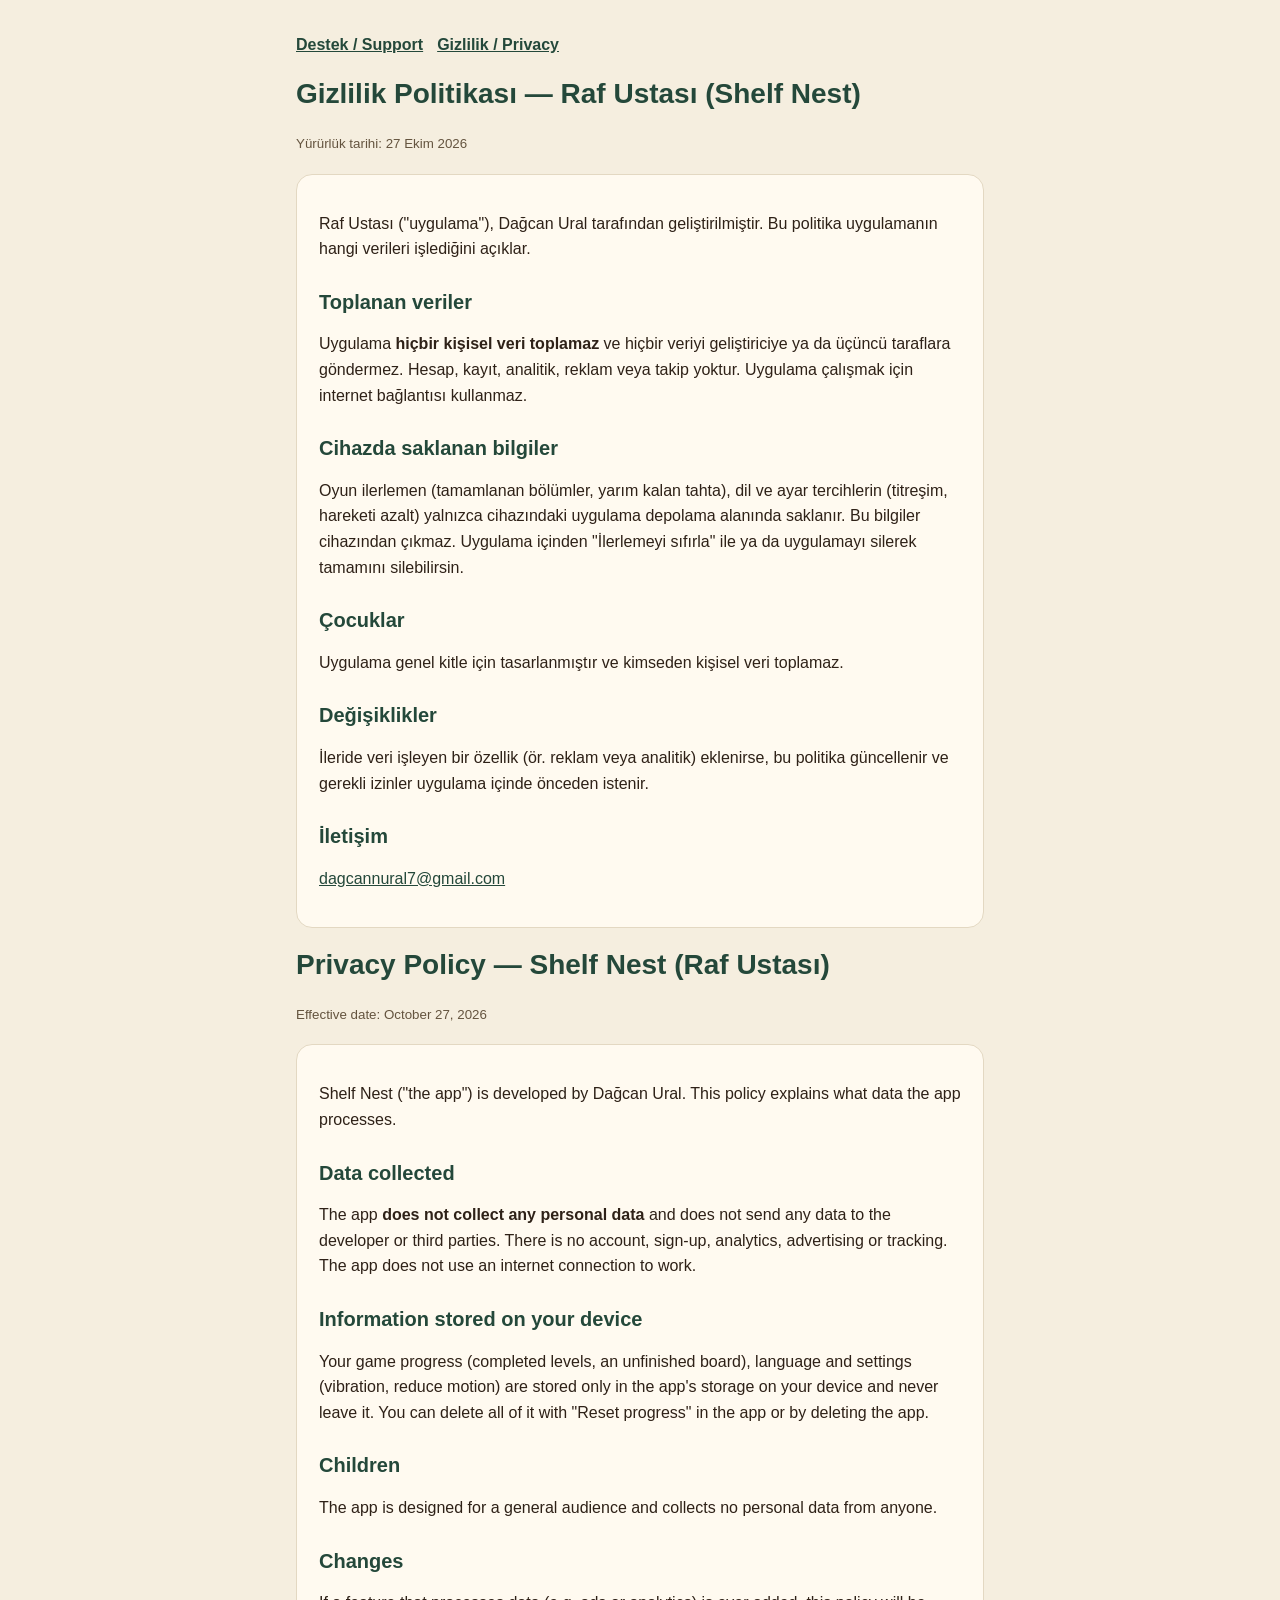
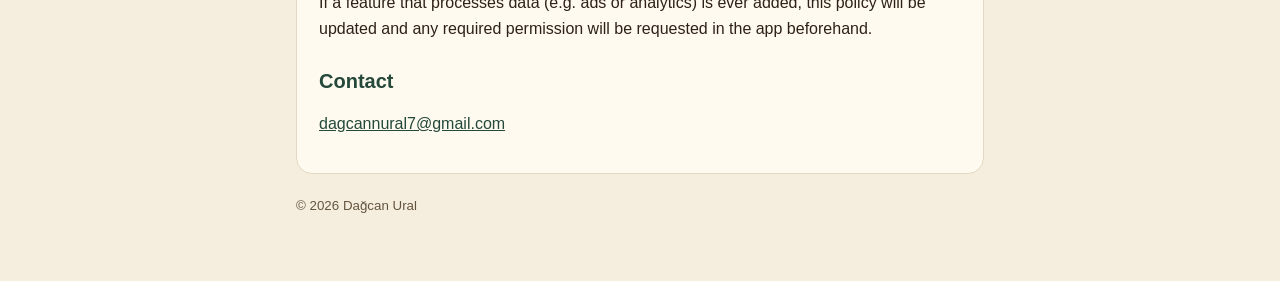
==== privacy.html @ dad822d8 "Raf Ustası destek ve gizlilik sayfaları" ====
<!doctype html>
<html lang="tr"><head><meta charset="utf-8"><meta name="viewport" content="width=device-width,initial-scale=1">
<title>Raf Ustası — Gizlilik Politikası</title><link rel="stylesheet" href="style.css"></head>
<body><main>
<nav><a href="index.html">Destek / Support</a><a href="privacy.html">Gizlilik / Privacy</a></nav>
<h1>Gizlilik Politikası — Raf Ustası (Shelf Nest)</h1>
<small>Yürürlük tarihi: 27 Ekim 2026</small>
<div class="card">
<p>Raf Ustası ("uygulama"), Dağcan Ural tarafından geliştirilmiştir. Bu politika uygulamanın hangi verileri işlediğini açıklar.</p>
<h2>Toplanan veriler</h2>
<p>Uygulama <b>hiçbir kişisel veri toplamaz</b> ve hiçbir veriyi geliştiriciye ya da üçüncü taraflara göndermez. Hesap, kayıt, analitik, reklam veya takip yoktur. Uygulama çalışmak için internet bağlantısı kullanmaz.</p>
<h2>Cihazda saklanan bilgiler</h2>
<p>Oyun ilerlemen (tamamlanan bölümler, yarım kalan tahta), dil ve ayar tercihlerin (titreşim, hareketi azalt) yalnızca cihazındaki uygulama depolama alanında saklanır. Bu bilgiler cihazından çıkmaz. Uygulama içinden "İlerlemeyi sıfırla" ile ya da uygulamayı silerek tamamını silebilirsin.</p>
<h2>Çocuklar</h2>
<p>Uygulama genel kitle için tasarlanmıştır ve kimseden kişisel veri toplamaz.</p>
<h2>Değişiklikler</h2>
<p>İleride veri işleyen bir özellik (ör. reklam veya analitik) eklenirse, bu politika güncellenir ve gerekli izinler uygulama içinde önceden istenir.</p>
<h2>İletişim</h2>
<p><a href="mailto:dagcannural7@gmail.com">dagcannural7@gmail.com</a></p>
</div>
<h1 lang="en">Privacy Policy — Shelf Nest (Raf Ustası)</h1>
<small>Effective date: October 27, 2026</small>
<div class="card" lang="en">
<p>Shelf Nest ("the app") is developed by Dağcan Ural. This policy explains what data the app processes.</p>
<h2>Data collected</h2>
<p>The app <b>does not collect any personal data</b> and does not send any data to the developer or third parties. There is no account, sign-up, analytics, advertising or tracking. The app does not use an internet connection to work.</p>
<h2>Information stored on your device</h2>
<p>Your game progress (completed levels, an unfinished board), language and settings (vibration, reduce motion) are stored only in the app's storage on your device and never leave it. You can delete all of it with "Reset progress" in the app or by deleting the app.</p>
<h2>Children</h2>
<p>The app is designed for a general audience and collects no personal data from anyone.</p>
<h2>Changes</h2>
<p>If a feature that processes data (e.g. ads or analytics) is ever added, this policy will be updated and any required permission will be requested in the app beforehand.</p>
<h2>Contact</h2>
<p><a href="mailto:dagcannural7@gmail.com">dagcannural7@gmail.com</a></p>
</div>
<small>© 2026 Dağcan Ural</small>
</main></body></html>
---- style.css ----
:root{--bg:#F5EEDF;--surface:#FFFAF0;--ink:#2E2117;--heading:#24483A;--muted:#64543F;--line:#E3D8C2}
@media (prefers-color-scheme: dark){:root{--bg:#1d1814;--surface:#27211b;--ink:#f1e7d6;--heading:#b9d6c4;--muted:#c9b99f;--line:#3a3128}}
*{box-sizing:border-box}body{margin:0;background:var(--bg);color:var(--ink);font:16px/1.6 -apple-system,BlinkMacSystemFont,"Segoe UI",Roboto,sans-serif}
main{max-width:720px;margin:0 auto;padding:32px 16px 64px}h1,h2{color:var(--heading);line-height:1.25}h1{font-size:28px}h2{font-size:20px;margin-top:28px}
.card{background:var(--surface);border:1px solid var(--line);border-radius:16px;padding:20px 22px;margin:18px 0}nav a{color:var(--heading);margin-right:14px;font-weight:600}
a{color:var(--heading)}small{color:var(--muted)}
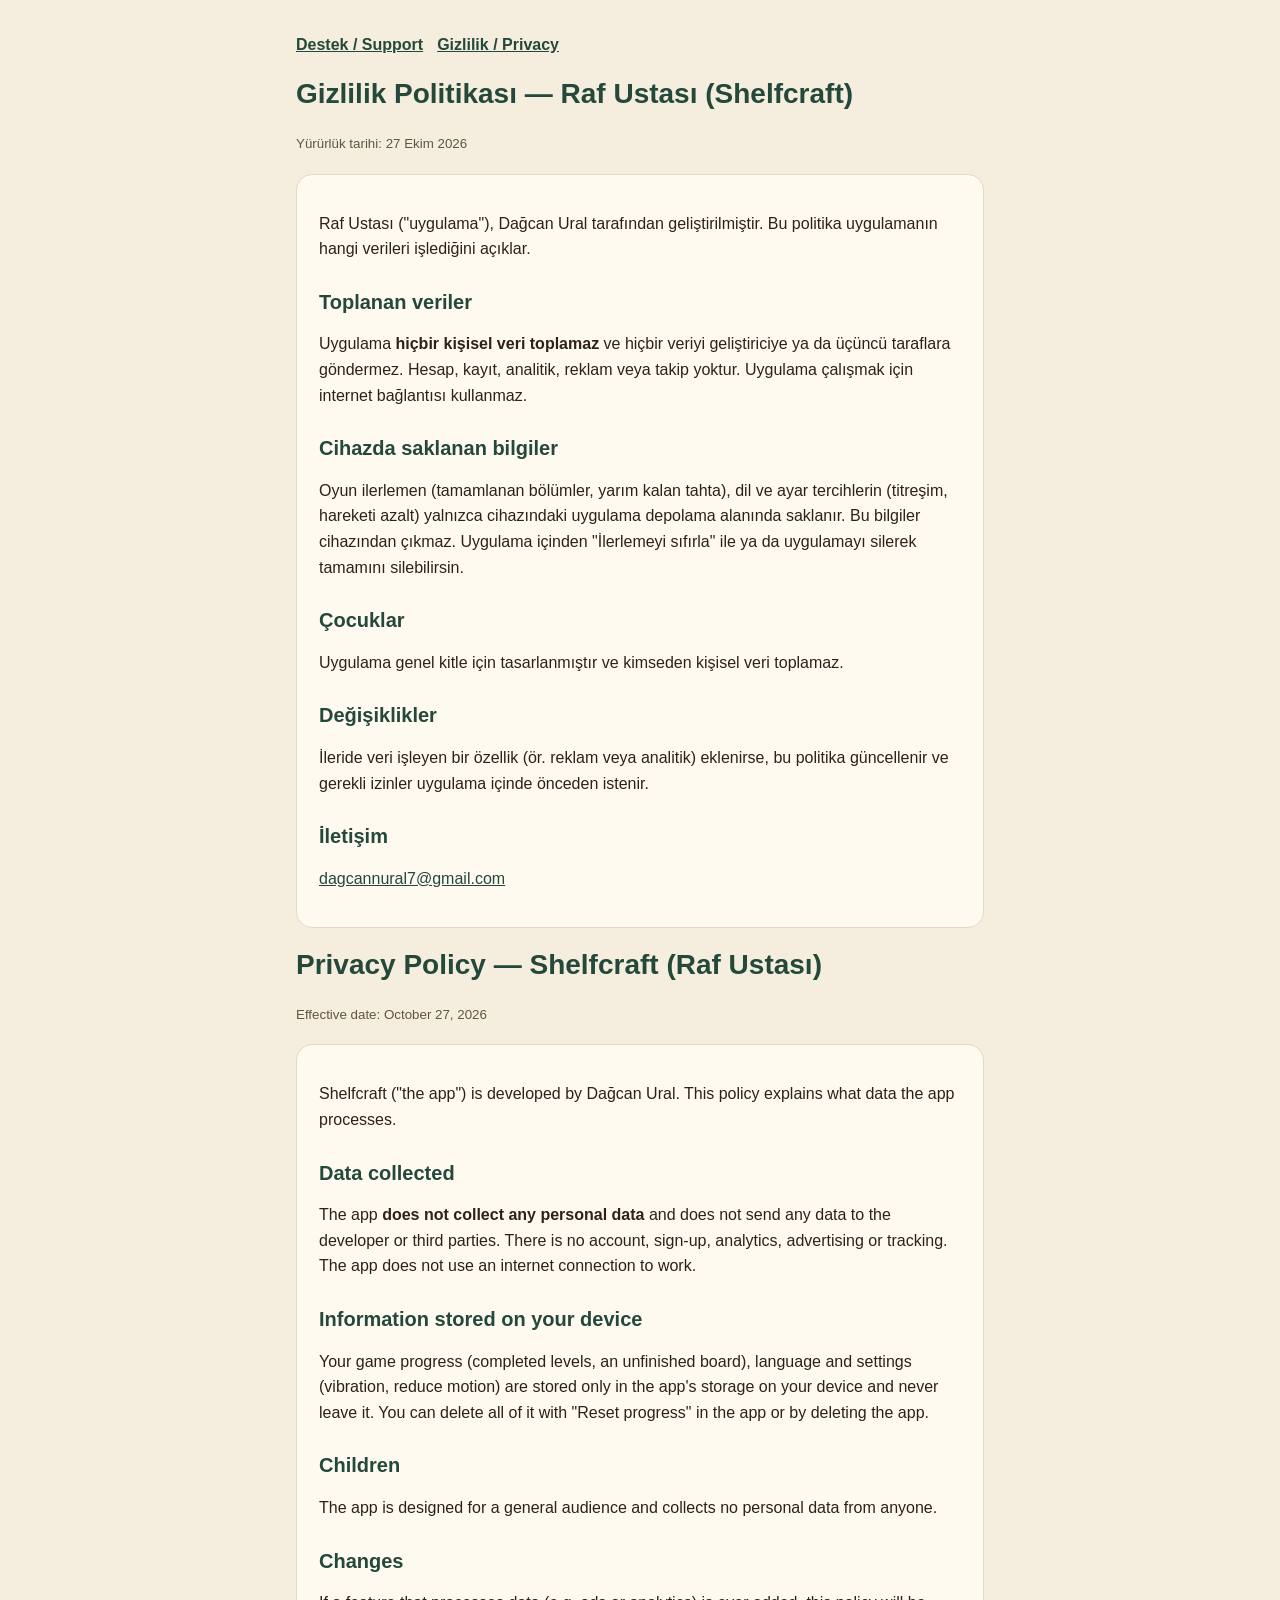
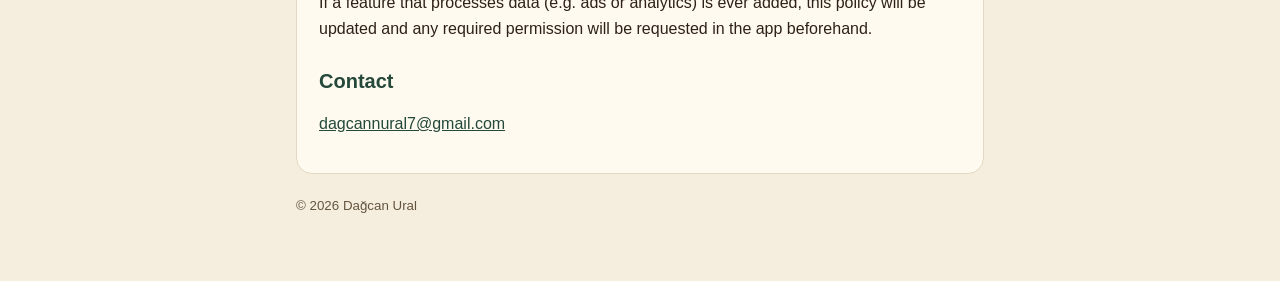
==== commit 515f2dfc: "İngilizce ad: Shelfcraft" ====
--- a/privacy.html
+++ b/privacy.html
@@ -3,7 +3,7 @@
 <title>Raf Ustası — Gizlilik Politikası</title><link rel="stylesheet" href="style.css"></head>
 <body><main>
 <nav><a href="index.html">Destek / Support</a><a href="privacy.html">Gizlilik / Privacy</a></nav>
-<h1>Gizlilik Politikası — Raf Ustası (Shelf Nest)</h1>
+<h1>Gizlilik Politikası — Raf Ustası (Shelfcraft)</h1>
 <small>Yürürlük tarihi: 27 Ekim 2026</small>
 <div class="card">
 <p>Raf Ustası ("uygulama"), Dağcan Ural tarafından geliştirilmiştir. Bu politika uygulamanın hangi verileri işlediğini açıklar.</p>
@@ -18,10 +18,10 @@
 <h2>İletişim</h2>
 <p><a href="mailto:dagcannural7@gmail.com">dagcannural7@gmail.com</a></p>
 </div>
-<h1 lang="en">Privacy Policy — Shelf Nest (Raf Ustası)</h1>
+<h1 lang="en">Privacy Policy — Shelfcraft (Raf Ustası)</h1>
 <small>Effective date: October 27, 2026</small>
 <div class="card" lang="en">
-<p>Shelf Nest ("the app") is developed by Dağcan Ural. This policy explains what data the app processes.</p>
+<p>Shelfcraft ("the app") is developed by Dağcan Ural. This policy explains what data the app processes.</p>
 <h2>Data collected</h2>
 <p>The app <b>does not collect any personal data</b> and does not send any data to the developer or third parties. There is no account, sign-up, analytics, advertising or tracking. The app does not use an internet connection to work.</p>
 <h2>Information stored on your device</h2>
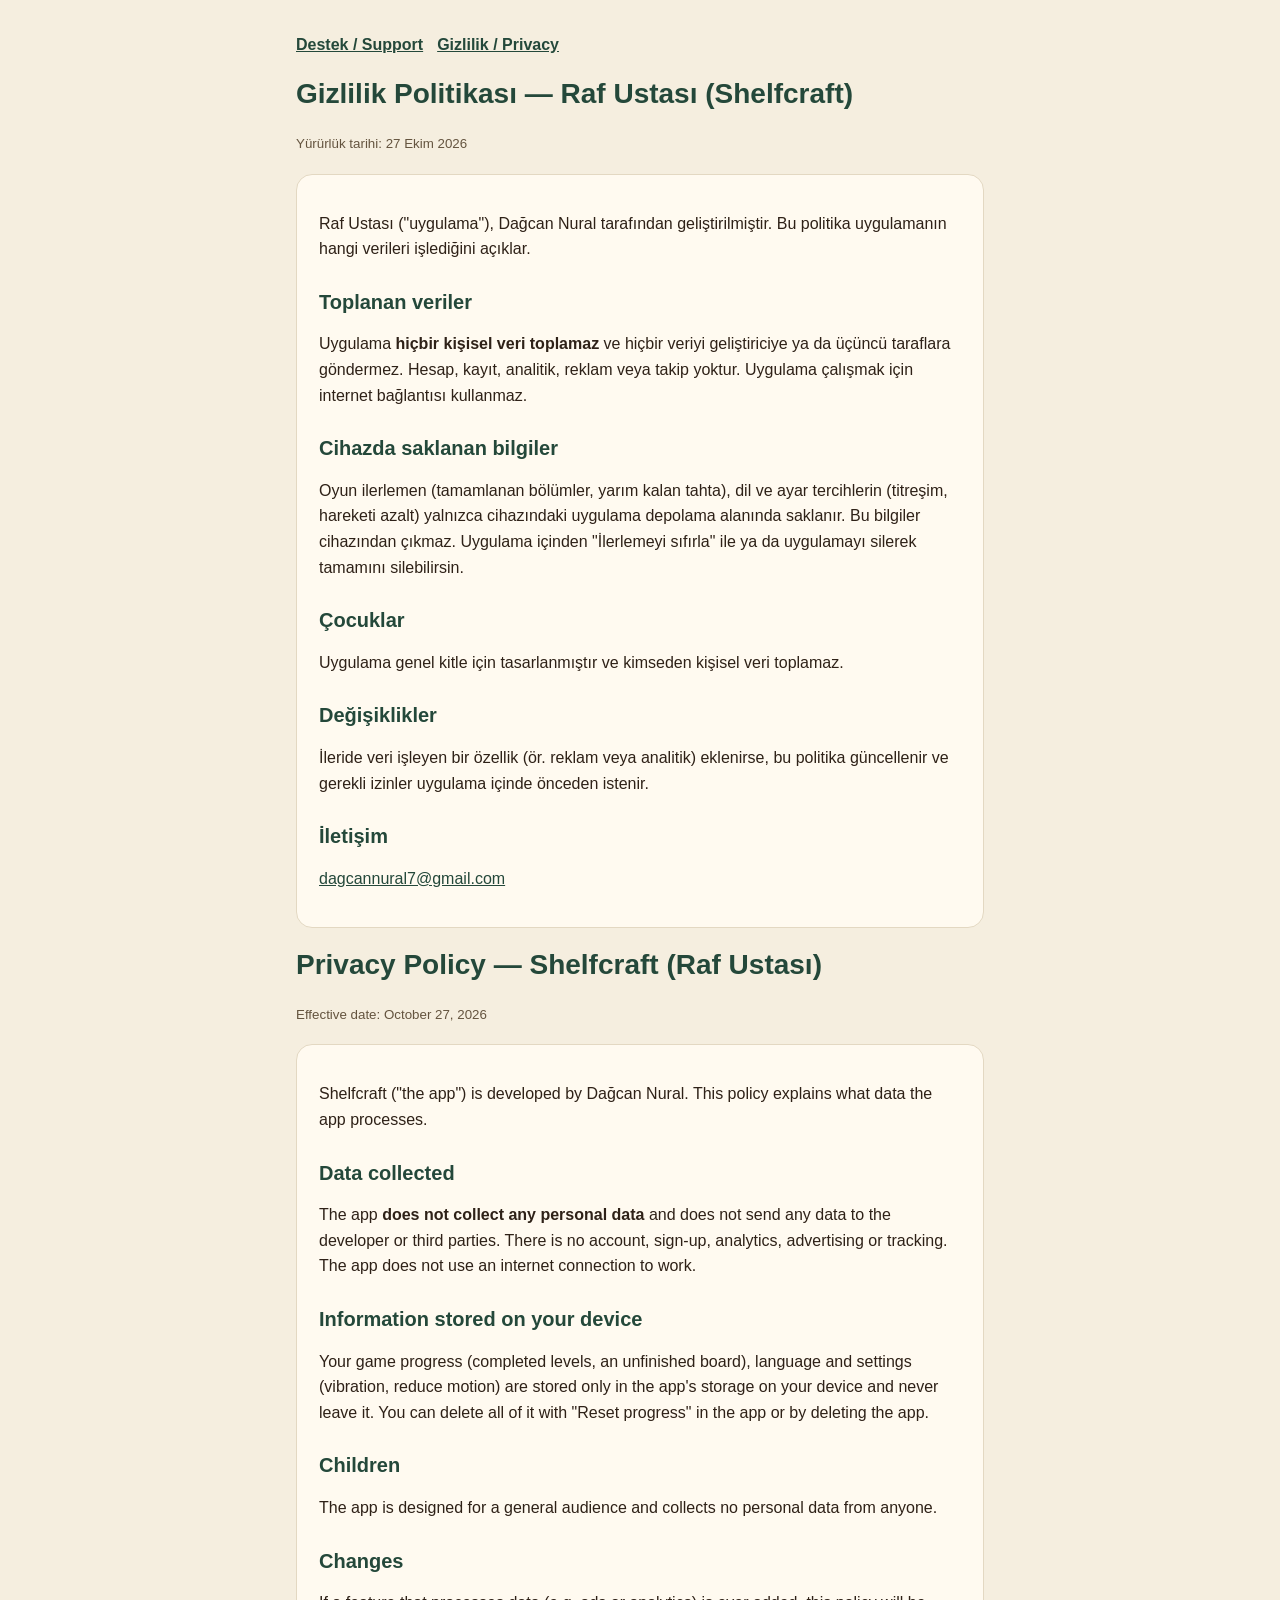
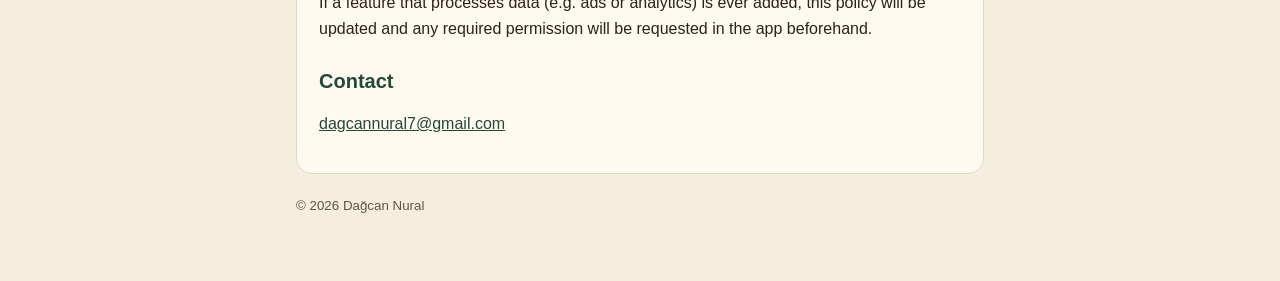
==== commit 1db437de: "Fix developer name: Dağcan Nural Co-Authored-By: Claude Opus 5.5 <noreply@anthropic.com>" ====
--- a/privacy.html
+++ b/privacy.html
@@ -6,7 +6,7 @@
 <h1>Gizlilik Politikası — Raf Ustası (Shelfcraft)</h1>
 <small>Yürürlük tarihi: 27 Ekim 2026</small>
 <div class="card">
-<p>Raf Ustası ("uygulama"), Dağcan Ural tarafından geliştirilmiştir. Bu politika uygulamanın hangi verileri işlediğini açıklar.</p>
+<p>Raf Ustası ("uygulama"), Dağcan Nural tarafından geliştirilmiştir. Bu politika uygulamanın hangi verileri işlediğini açıklar.</p>
 <h2>Toplanan veriler</h2>
 <p>Uygulama <b>hiçbir kişisel veri toplamaz</b> ve hiçbir veriyi geliştiriciye ya da üçüncü taraflara göndermez. Hesap, kayıt, analitik, reklam veya takip yoktur. Uygulama çalışmak için internet bağlantısı kullanmaz.</p>
 <h2>Cihazda saklanan bilgiler</h2>
@@ -21,7 +21,7 @@
 <h1 lang="en">Privacy Policy — Shelfcraft (Raf Ustası)</h1>
 <small>Effective date: October 27, 2026</small>
 <div class="card" lang="en">
-<p>Shelfcraft ("the app") is developed by Dağcan Ural. This policy explains what data the app processes.</p>
+<p>Shelfcraft ("the app") is developed by Dağcan Nural. This policy explains what data the app processes.</p>
 <h2>Data collected</h2>
 <p>The app <b>does not collect any personal data</b> and does not send any data to the developer or third parties. There is no account, sign-up, analytics, advertising or tracking. The app does not use an internet connection to work.</p>
 <h2>Information stored on your device</h2>
@@ -33,5 +33,5 @@
 <h2>Contact</h2>
 <p><a href="mailto:dagcannural7@gmail.com">dagcannural7@gmail.com</a></p>
 </div>
-<small>© 2026 Dağcan Ural</small>
+<small>© 2026 Dağcan Nural</small>
 </main></body></html>
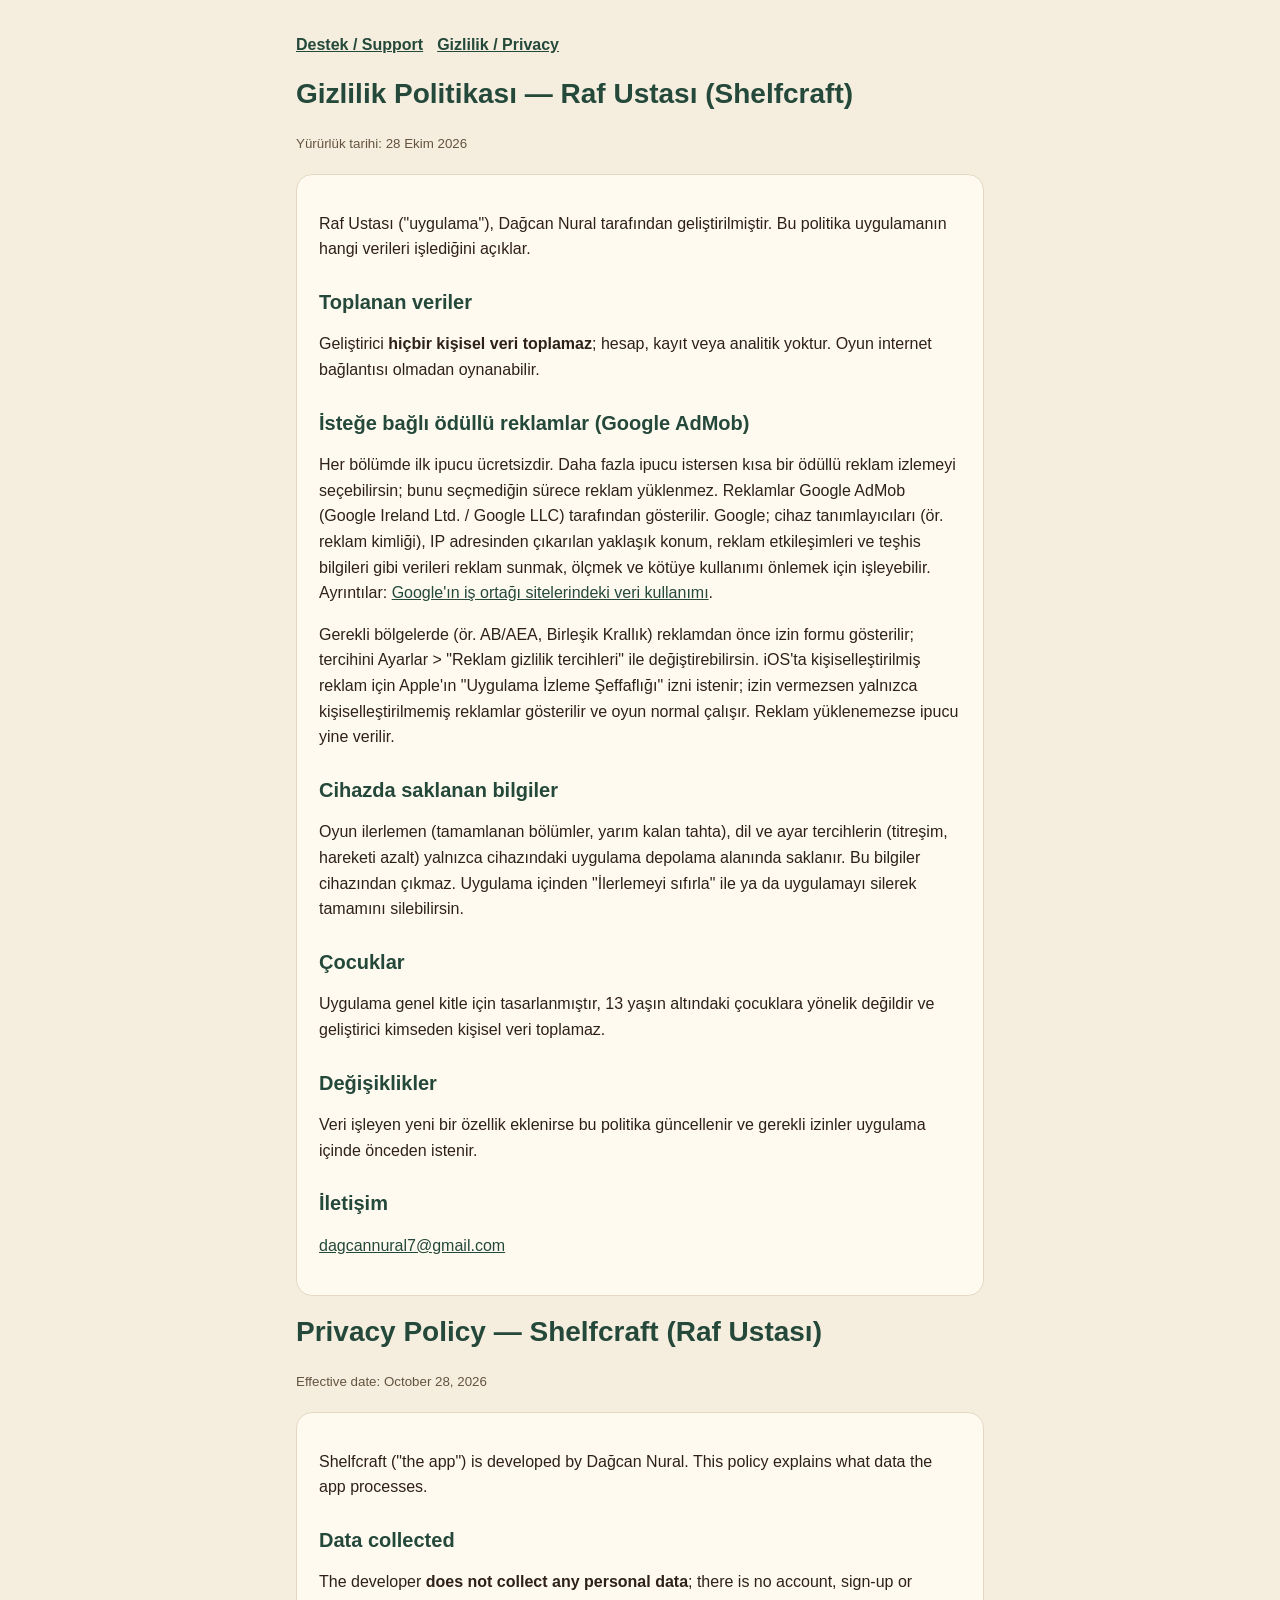
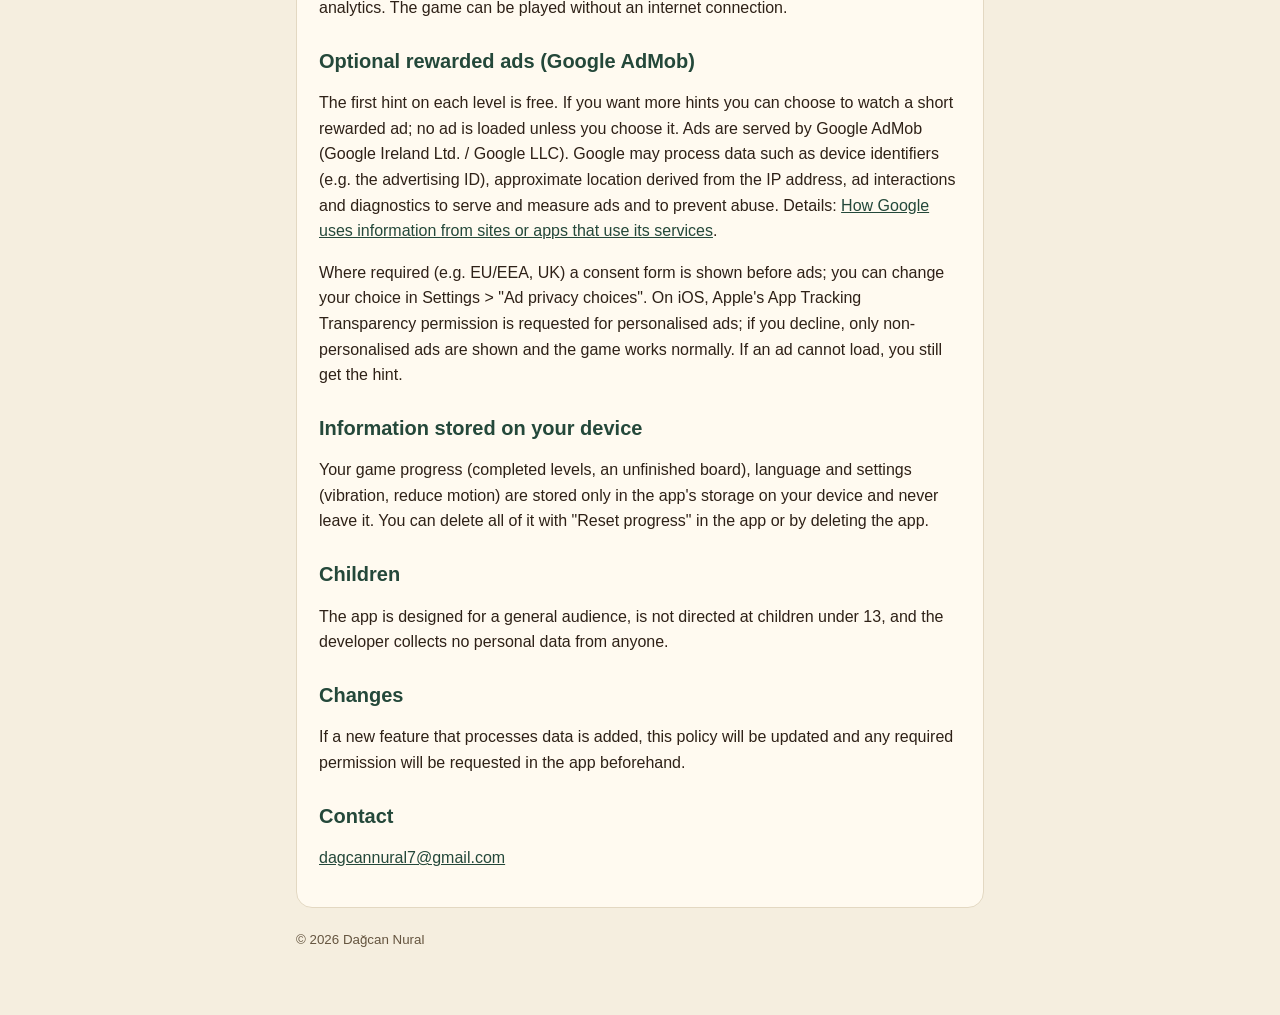
==== commit bb61b5c4: "Privacy policy: optional rewarded ads (Google AdMob) Co-Authored-By: Claude Opus 5.5 <noreply@anthro" ====
--- a/privacy.html
+++ b/privacy.html
@@ -4,32 +4,38 @@
 <body><main>
 <nav><a href="index.html">Destek / Support</a><a href="privacy.html">Gizlilik / Privacy</a></nav>
 <h1>Gizlilik Politikası — Raf Ustası (Shelfcraft)</h1>
-<small>Yürürlük tarihi: 27 Ekim 2026</small>
+<small>Yürürlük tarihi: 28 Ekim 2026</small>
 <div class="card">
 <p>Raf Ustası ("uygulama"), Dağcan Nural tarafından geliştirilmiştir. Bu politika uygulamanın hangi verileri işlediğini açıklar.</p>
 <h2>Toplanan veriler</h2>
-<p>Uygulama <b>hiçbir kişisel veri toplamaz</b> ve hiçbir veriyi geliştiriciye ya da üçüncü taraflara göndermez. Hesap, kayıt, analitik, reklam veya takip yoktur. Uygulama çalışmak için internet bağlantısı kullanmaz.</p>
+<p>Geliştirici <b>hiçbir kişisel veri toplamaz</b>; hesap, kayıt veya analitik yoktur. Oyun internet bağlantısı olmadan oynanabilir.</p>
+<h2>İsteğe bağlı ödüllü reklamlar (Google AdMob)</h2>
+<p>Her bölümde ilk ipucu ücretsizdir. Daha fazla ipucu istersen kısa bir ödüllü reklam izlemeyi seçebilirsin; bunu seçmediğin sürece reklam yüklenmez. Reklamlar Google AdMob (Google Ireland Ltd. / Google LLC) tarafından gösterilir. Google; cihaz tanımlayıcıları (ör. reklam kimliği), IP adresinden çıkarılan yaklaşık konum, reklam etkileşimleri ve teşhis bilgileri gibi verileri reklam sunmak, ölçmek ve kötüye kullanımı önlemek için işleyebilir. Ayrıntılar: <a href="https://policies.google.com/technologies/partner-sites">Google'ın iş ortağı sitelerindeki veri kullanımı</a>.</p>
+<p>Gerekli bölgelerde (ör. AB/AEA, Birleşik Krallık) reklamdan önce izin formu gösterilir; tercihini Ayarlar &gt; "Reklam gizlilik tercihleri" ile değiştirebilirsin. iOS'ta kişiselleştirilmiş reklam için Apple'ın "Uygulama İzleme Şeffaflığı" izni istenir; izin vermezsen yalnızca kişiselleştirilmemiş reklamlar gösterilir ve oyun normal çalışır. Reklam yüklenemezse ipucu yine verilir.</p>
 <h2>Cihazda saklanan bilgiler</h2>
 <p>Oyun ilerlemen (tamamlanan bölümler, yarım kalan tahta), dil ve ayar tercihlerin (titreşim, hareketi azalt) yalnızca cihazındaki uygulama depolama alanında saklanır. Bu bilgiler cihazından çıkmaz. Uygulama içinden "İlerlemeyi sıfırla" ile ya da uygulamayı silerek tamamını silebilirsin.</p>
 <h2>Çocuklar</h2>
-<p>Uygulama genel kitle için tasarlanmıştır ve kimseden kişisel veri toplamaz.</p>
+<p>Uygulama genel kitle için tasarlanmıştır, 13 yaşın altındaki çocuklara yönelik değildir ve geliştirici kimseden kişisel veri toplamaz.</p>
 <h2>Değişiklikler</h2>
-<p>İleride veri işleyen bir özellik (ör. reklam veya analitik) eklenirse, bu politika güncellenir ve gerekli izinler uygulama içinde önceden istenir.</p>
+<p>Veri işleyen yeni bir özellik eklenirse bu politika güncellenir ve gerekli izinler uygulama içinde önceden istenir.</p>
 <h2>İletişim</h2>
 <p><a href="mailto:dagcannural7@gmail.com">dagcannural7@gmail.com</a></p>
 </div>
 <h1 lang="en">Privacy Policy — Shelfcraft (Raf Ustası)</h1>
-<small>Effective date: October 27, 2026</small>
+<small>Effective date: October 28, 2026</small>
 <div class="card" lang="en">
 <p>Shelfcraft ("the app") is developed by Dağcan Nural. This policy explains what data the app processes.</p>
 <h2>Data collected</h2>
-<p>The app <b>does not collect any personal data</b> and does not send any data to the developer or third parties. There is no account, sign-up, analytics, advertising or tracking. The app does not use an internet connection to work.</p>
+<p>The developer <b>does not collect any personal data</b>; there is no account, sign-up or analytics. The game can be played without an internet connection.</p>
+<h2>Optional rewarded ads (Google AdMob)</h2>
+<p>The first hint on each level is free. If you want more hints you can choose to watch a short rewarded ad; no ad is loaded unless you choose it. Ads are served by Google AdMob (Google Ireland Ltd. / Google LLC). Google may process data such as device identifiers (e.g. the advertising ID), approximate location derived from the IP address, ad interactions and diagnostics to serve and measure ads and to prevent abuse. Details: <a href="https://policies.google.com/technologies/partner-sites">How Google uses information from sites or apps that use its services</a>.</p>
+<p>Where required (e.g. EU/EEA, UK) a consent form is shown before ads; you can change your choice in Settings &gt; "Ad privacy choices". On iOS, Apple's App Tracking Transparency permission is requested for personalised ads; if you decline, only non-personalised ads are shown and the game works normally. If an ad cannot load, you still get the hint.</p>
 <h2>Information stored on your device</h2>
 <p>Your game progress (completed levels, an unfinished board), language and settings (vibration, reduce motion) are stored only in the app's storage on your device and never leave it. You can delete all of it with "Reset progress" in the app or by deleting the app.</p>
 <h2>Children</h2>
-<p>The app is designed for a general audience and collects no personal data from anyone.</p>
+<p>The app is designed for a general audience, is not directed at children under 13, and the developer collects no personal data from anyone.</p>
 <h2>Changes</h2>
-<p>If a feature that processes data (e.g. ads or analytics) is ever added, this policy will be updated and any required permission will be requested in the app beforehand.</p>
+<p>If a new feature that processes data is added, this policy will be updated and any required permission will be requested in the app beforehand.</p>
 <h2>Contact</h2>
 <p><a href="mailto:dagcannural7@gmail.com">dagcannural7@gmail.com</a></p>
 </div>
